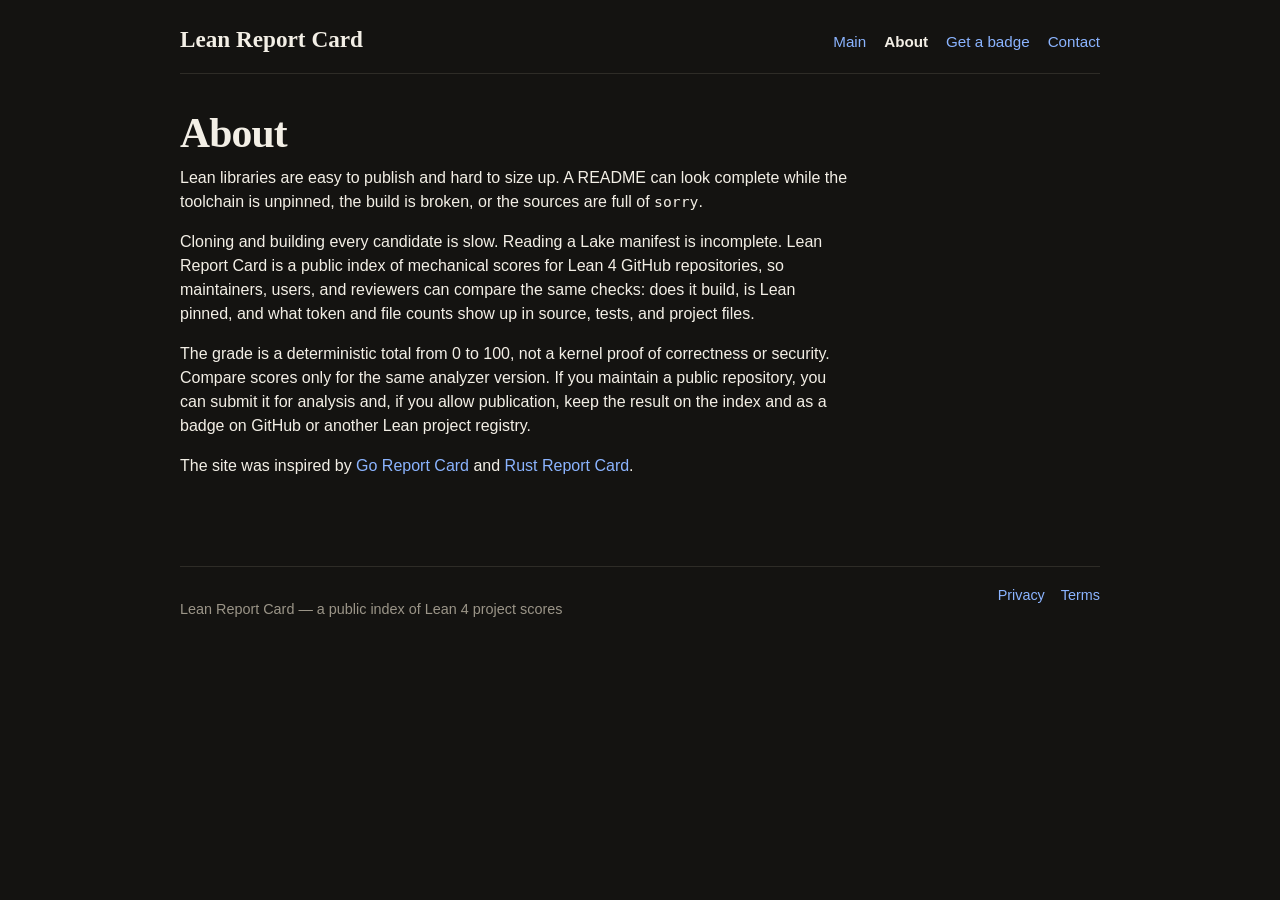
==== site/about.html @ b61277f4 "Let visitors reorder the published index by score, date added, or repository name. Co-authored-by: C" ====
<!doctype html>
<html lang="en">
<head>
  <meta charset="utf-8">
  <meta name="viewport" content="width=device-width, initial-scale=1">
  <title>About · Lean Report Card</title>
  <link rel="stylesheet" href="css/site.css">
  <script>
    !function(t,e){var o,n,p,r;e.__SV||(window.posthog=e,e._i=[],e.init=function(i,s,a){function g(t,e){var o=e.split(".");2==o.length&&(t=t[o[0]],e=o[1]),t[e]=function(){t.push([e].concat(Array.prototype.slice.call(arguments,0)))}}(p=t.createElement("script")).type="text/javascript",p.crossOrigin="anonymous",p.async=!0,p.src=s.api_host.replace(".i.posthog.com","-assets.i.posthog.com")+"/static/array.js",(r=t.getElementsByTagName("script")[0]).parentNode.insertBefore(p,r);var u=e;for(void 0!==a?u=e[a]=[]:a="posthog",u.people=u.people||[],u.toString=function(t){var e="posthog";return"posthog"!==a&&(e+="."+a),t||(e+=" (stub)"),e},u.people.toString=function(){return u.toString(1)+".people (stub)"},o="init capture register register_once register_for_session unregister unregister_for_session getFeatureFlag getFeatureFlagPayload isFeatureEnabled reloadFeatureFlags updateEarlyAccessFeatureEnrollment getEarlyAccessFeatures on onFeatureFlags onSessionId getSurveys getActiveMatchingSurveys renderSurvey canRenderSurvey getNextSurveyStep identify setPersonProperties group resetGroups setPersonPropertiesForFlags resetPersonPropertiesForFlags setGroupPropertiesForFlags resetGroupPropertiesForFlags reset get_distinct_id getGroups get_session_id get_session_replay_url alias set_config startSessionRecording stopSessionRecording sessionRecordingStarted captureException loadToolbar get_property getSessionProperty createPersonProfile opt_in_capturing opt_out_capturing has_opted_in_capturing has_opted_out_capturing debug".split(" "),n=0;n<o.length;n++)g(u,o[n]);e._i.push([i,s,a])},e.__SV=1)}(document,window.posthog||[]);
    posthog.init("phc_s94Q4HVoFQHHZCXNvYYY84f9FKuDjGFKgwpBCWjwGr2K", {
      api_host: "https://eu.i.posthog.com", ui_host: "https://eu.posthog.com", defaults: "2026-05-24", cookieless_mode: "always",
      person_profiles: "identified_only", autocapture: false, capture_pageview: true, capture_pageleave: false,
      capture_exceptions: true, disable_session_recording: true, disable_surveys: true, enable_heatmaps: false,
      advanced_disable_feature_flags: true, respect_dnt: true, ip: false
    });
  </script>
</head>
<body>
  <header class="site-header">
    <a class="brand" href="./">Lean Report Card</a>
    <nav class="site-nav" aria-label="Main">
      <a href="./">Main</a>
      <a href="about.html" aria-current="page">About</a>
      <button class="text-button" type="button" id="badge-open" aria-expanded="false" aria-controls="badge-panel">Get a badge</button>
      <button class="text-button" type="button" id="contact-open" aria-expanded="false" aria-controls="contact-panel">Contact</button>
    </nav>
  </header>

  <div class="modal-backdrop" id="modal-backdrop" hidden></div>
  <aside class="contact-panel" id="contact-panel" hidden role="dialog" aria-labelledby="contact-title">
    <div class="panel-head">
      <h2 id="contact-title">Want to reach out?</h2>
      <button class="icon-close" type="button" id="contact-close" aria-label="Close contact form">×</button>
    </div>
    <form id="contact-form">
      <label>Message
        <textarea name="message" required rows="6" maxlength="4000" placeholder="What should we know?"></textarea>
      </label>
      <label>Contact email
        <input name="email" type="email" required autocomplete="email" placeholder="you@example.com">
      </label>
      <button type="submit">Send</button>
    </form>
    <p class="queued-note" id="contact-queued" hidden>Thanks — we received your message.</p>
  </aside>
  <aside class="badge-panel" id="badge-panel" hidden role="dialog" aria-labelledby="badge-title">
    <div class="panel-head">
      <h2 id="badge-title">Get a badge</h2>
      <button class="icon-close" type="button" id="badge-close" aria-label="Close badge instructions">×</button>
    </div>
    <p>Show the latest published grade next to your project. Use the markdown on GitHub, or on any Lean project registry that renders images. The host fetches the SVG; the badge links to the report on this site.</p>
    <ol>
      <li>Submit the repository on <a href="./">Main</a> and allow publication.</li>
      <li>Paste this into a README, a registry listing, or any other page that supports image badges, with your GitHub owner and repository name:</li>
    </ol>
    <label>GitHub repository
      <input id="badge-repository" type="text" placeholder="owner/repository" autocomplete="off">
    </label>
    <div class="badge-snippet-row">
      <label for="badge-snippet">Markdown</label>
      <textarea id="badge-snippet" readonly rows="3"></textarea>
    </div>
    <div class="badge-actions">
      <button type="button" id="badge-copy">Copy markdown</button>
    </div>
    <p class="badge-localhost" id="badge-localhost" hidden>Hosts such as GitHub cannot load images from localhost. After the site is deployed, use that public origin in the snippet.</p>
  </aside>

  <main class="page-shell legal">
    <h1>About</h1>
    <p class="lede">Lean libraries are easy to publish and hard to size up. A README can look complete while the toolchain is unpinned, the build is broken, or the sources are full of <code>sorry</code>.</p>
    <p>Cloning and building every candidate is slow. Reading a Lake manifest is incomplete. Lean Report Card is a public index of mechanical scores for Lean 4 GitHub repositories, so maintainers, users, and reviewers can compare the same checks: does it build, is Lean pinned, and what token and file counts show up in source, tests, and project files.</p>
    <p>The grade is a deterministic total from 0 to 100, not a kernel proof of correctness or security. Compare scores only for the same analyzer version. If you maintain a public repository, you can submit it for analysis and, if you allow publication, keep the result on the index and as a badge on GitHub or another Lean project registry.</p>
    <p>The site was inspired by <a href="https://github.com/gojp/goreportcard">Go Report Card</a> and <a href="https://github.com/xuri/rust-reportcard">Rust Report Card</a>.</p>
  </main>

  <footer class="site-footer">
    <p>Lean Report Card — a public index of Lean 4 project scores</p>
    <p class="footer-links">
      <a href="privacy.html">Privacy</a>
      <a href="terms.html">Terms</a>
    </p>
  </footer>
  <script src="js/site.js"></script>
</body>
</html>
---- site/css/site.css ----
:root {
  color-scheme: dark;
  --bg: #141311;
  --paper: #1c1b18;
  --ink: #f3efe6;
  --muted: #9b9588;
  --line: #2e2c27;
  --accent: #8bb4ff;
  --accent-hover: #c5d8ff;
  --good: #8fce9b;
  --warn: #d7b56a;
  --bad: #e08b84;
  --radius: 6px;
  --serif: "Iowan Old Style", Palatino, "Palatino Linotype", "Times New Roman", serif;
  --sans: "Helvetica Neue", Helvetica, Arial, sans-serif;
}

* { box-sizing: border-box; }
[hidden] { display: none !important; }
html, body { margin: 0; min-height: 100%; }
body {
  color: var(--ink);
  background: var(--bg);
  font-family: var(--sans);
  font-size: 16px;
  line-height: 1.5;
}
a { color: var(--accent); text-decoration: none; }
a:hover { color: var(--accent-hover); text-decoration: underline; }
code { font-family: ui-monospace, SFMono-Regular, Menlo, Consolas, monospace; font-size: .92em; }

.skip-link {
  position: absolute;
  left: -999px;
  top: 0;
}
.skip-link:focus { left: 12px; background: var(--paper); padding: 8px 12px; z-index: 40; }

.site-header, .site-footer, .page-shell {
  width: min(920px, calc(100% - 40px));
  margin-inline: auto;
}
.site-header {
  display: flex;
  justify-content: space-between;
  align-items: baseline;
  gap: 16px 24px;
  flex-wrap: wrap;
  padding: 22px 0 16px;
  border-bottom: 1px solid var(--line);
}
.brand {
  color: var(--ink);
  font-family: var(--serif);
  font-size: 1.45rem;
  font-weight: 700;
  text-decoration: none;
}
.brand:hover { color: var(--ink); text-decoration: none; }
.site-nav { display: flex; gap: 12px 18px; align-items: baseline; flex-wrap: wrap; font-size: .95rem; }
.site-nav a[aria-current="page"] { color: var(--ink); font-weight: 650; }
.text-button {
  background: none;
  border: 0;
  padding: 0;
  color: var(--accent);
  font: inherit;
  cursor: pointer;
}
.text-button:hover { color: var(--accent-hover); text-decoration: underline; }

.intro { padding: 36px 0 22px; }
h1 {
  font-family: var(--serif);
  font-size: clamp(1.8rem, 4vw, 2.6rem);
  font-weight: 700;
  letter-spacing: -.02em;
  line-height: 1.15;
  margin: 0 0 12px;
}
.lede { color: var(--ink); max-width: 46rem; margin: 0 0 16px; }
.counts { color: var(--muted); margin: 0; }
.counts strong { color: var(--ink); font-weight: 650; }

.registry { border-top: 1px solid var(--line); }
.list-toolbar {
  display: flex;
  align-items: center;
  justify-content: flex-end;
  gap: 10px;
  padding: 14px 0 4px;
}
.list-toolbar label {
  display: inline;
  color: var(--muted);
  font-size: .88rem;
}
.list-toolbar select {
  width: auto;
  min-width: 12rem;
}
.repo-list { list-style: none; margin: 0; padding: 0; }
.repo-row {
  display: grid;
  grid-template-columns: 2.2rem 3.2rem minmax(12rem, 1.4fr) minmax(12rem, 1.6fr) 7.2rem;
  gap: 12px;
  align-items: baseline;
  padding: 9px 0;
  border-bottom: 1px solid var(--line);
  color: inherit;
  text-decoration: none;
}
.repo-row:hover { color: inherit; text-decoration: none; background: rgba(255,255,255,.03); }
.repo-grade { font-weight: 750; font-variant-numeric: tabular-nums; }
.repo-score { color: var(--muted); font-variant-numeric: tabular-nums; }
.repo-slug { font-weight: 600; overflow-wrap: anywhere; }
.repo-summary { color: var(--muted); overflow: hidden; text-overflow: ellipsis; white-space: nowrap; }
.repo-date { color: var(--muted); font-variant-numeric: tabular-nums; text-align: right; }
.grade-a { color: var(--good); }
.grade-b { color: var(--accent); }
.grade-c { color: var(--warn); }
.grade-d, .grade-f { color: var(--bad); }

.pagination {
  display: flex;
  flex-wrap: wrap;
  gap: 8px;
  align-items: center;
  padding: 16px 0 8px;
  color: var(--muted);
  font-size: .92rem;
}
.pagination a, .pagination span {
  min-width: 1.8rem;
  text-align: center;
}
.pagination .current { color: var(--ink); font-weight: 700; }

.submit-strip {
  margin: 16px 0 22px;
  padding: 16px 16px 14px;
  border: 1px solid var(--line);
  border-radius: var(--radius);
  background: var(--paper);
}
.submit-strip h2 {
  font-family: var(--sans);
  font-size: .92rem;
  font-weight: 650;
  margin: 0 0 10px;
}
#score-form { display: grid; gap: 10px; }
.submit-row {
  display: grid;
  grid-template-columns: minmax(0, 1.5fr) minmax(12rem, 1fr) auto;
  gap: 8px;
}
.checkbox-label {
  display: flex;
  align-items: center;
  gap: 8px;
  font-size: .88rem;
  font-weight: 500;
  color: var(--muted);
}
.checkbox-label input { width: auto; accent-color: var(--accent); }
#contact-form { display: grid; gap: 12px; }
label { display: grid; gap: 6px; font-size: .88rem; }
.sr-only {
  position: absolute;
  width: 1px;
  height: 1px;
  padding: 0;
  margin: -1px;
  overflow: hidden;
  clip: rect(0,0,0,0);
  border: 0;
}
input, textarea, select {
  width: 100%;
  border: 1px solid #4a463d;
  border-radius: 4px;
  background: #121110;
  color: var(--ink);
  font: inherit;
  padding: 8px 10px;
}
input:focus, textarea:focus, select:focus { outline: 2px solid rgba(139, 180, 255, .45); border-color: var(--accent); }
button[type="submit"] {
  border: 0;
  border-radius: 4px;
  padding: 8px 14px;
  font: inherit;
  font-weight: 650;
  background: var(--accent);
  color: #121110;
  cursor: pointer;
  white-space: nowrap;
}
button[type="submit"]:hover { background: var(--accent-hover); }
.queued-note { margin: 10px 0 0; font-weight: 650; }
.submit-error {
  margin: 10px 0 0;
  color: var(--bad);
  font-size: .92rem;
  font-weight: 650;
}
.rescan-confirm {
  margin-top: 12px;
  padding-top: 10px;
  border-top: 1px solid var(--line);
  color: var(--muted);
  font-size: .92rem;
}
.rescan-actions { display: flex; gap: 12px; align-items: center; margin-top: 8px; }
.rescan-actions button {
  background: none;
  border: 1px solid var(--line);
  color: var(--ink);
  border-radius: 4px;
  padding: 6px 10px;
  font: inherit;
  cursor: pointer;
}

.modal-backdrop {
  position: fixed;
  inset: 0;
  background: rgba(0, 0, 0, .45);
  z-index: 21;
}
.contact-panel, .badge-panel {
  position: fixed;
  z-index: 22;
  background: var(--paper);
  border: 1px solid var(--line);
  border-radius: var(--radius);
  padding: 18px;
}
.contact-panel {
  top: 52px;
  right: 16px;
  width: min(380px, calc(100% - 32px));
}
.badge-panel {
  top: 50%;
  left: 50%;
  transform: translate(-50%, -50%);
  width: min(520px, calc(100% - 32px));
  max-height: calc(100vh - 48px);
  overflow: auto;
}
.panel-head { display: flex; justify-content: space-between; align-items: start; gap: 12px; margin-bottom: 12px; }
.contact-panel h2, .badge-panel h2 { font-family: var(--serif); font-size: 1.2rem; margin: 0; }
.badge-panel p { margin: 0 0 12px; }
.badge-panel ol { margin: 0 0 14px; padding-left: 1.2rem; }
.badge-panel li { margin: 0 0 8px; }
.badge-snippet-row { display: grid; gap: 8px; }
.badge-snippet-row textarea {
  min-height: 4.8rem;
  resize: vertical;
  font-family: ui-monospace, SFMono-Regular, Menlo, Consolas, monospace;
  font-size: .82rem;
  line-height: 1.45;
}
.badge-actions { display: flex; gap: 10px; align-items: center; }
.badge-actions button {
  border: 0;
  border-radius: 4px;
  padding: 8px 14px;
  font: inherit;
  font-weight: 650;
  background: var(--accent);
  color: #121110;
  cursor: pointer;
}
.badge-actions button:hover { background: var(--accent-hover); }
.badge-localhost { color: var(--warn); font-size: .88rem; margin: 10px 0 0; }
.icon-close { background: none; border: 0; color: var(--ink); font-size: 1.5rem; line-height: 1; cursor: pointer; }

.result-section { margin: 20px 0; padding-top: 8px; border-top: 1px solid var(--line); }
.back-link { display: inline-block; margin-bottom: 16px; }
.report-hero { display: grid; grid-template-columns: minmax(0, 1fr) auto; gap: 24px; align-items: center; margin-bottom: 18px; }
.report-hero h2 { font-family: var(--serif); font-size: 1.8rem; margin: 6px 0; }
.eyebrow { color: var(--muted); font-size: .78rem; letter-spacing: .08em; text-transform: uppercase; margin: 0; }
.grade-card { display: grid; place-items: center; min-width: 120px; min-height: 120px; border: 1px solid var(--line); border-radius: var(--radius); }
.grade { font-family: var(--serif); font-size: 3.4rem; line-height: .85; }
.score { color: var(--muted); font-weight: 650; }
.meta-grid { display: grid; grid-template-columns: repeat(3, 1fr); gap: 1px; background: var(--line); border: 1px solid var(--line); margin-bottom: 18px; }
.meta-grid div { background: var(--paper); padding: 12px 14px; }
.meta-grid span { color: var(--muted); font-size: .75rem; text-transform: uppercase; letter-spacing: .06em; display: block; }
.check-grid { display: grid; gap: 10px; }
.check-card { border: 1px solid var(--line); padding: 14px; background: var(--paper); }
.check-card p { color: var(--muted); }
.check-topline { display: flex; justify-content: space-between; }
.status { font-size: .75rem; font-weight: 750; text-transform: uppercase; letter-spacing: .04em; }
.status-passed, .status-succeeded { color: var(--good); }
.status-warning { color: var(--warn); }
.status-failed { color: var(--bad); }
.status-unavailable, .status-skipped { color: var(--muted); }
.caveat { color: var(--muted); font-size: .9rem; }
.alert { border: 1px solid var(--line); padding: 10px 12px; margin: 12px 0; }
.alert.error { border-color: var(--bad); color: var(--bad); }

.site-footer {
  display: flex;
  justify-content: space-between;
  gap: 16px;
  flex-wrap: wrap;
  color: var(--muted);
  border-top: 1px solid var(--line);
  margin-top: 48px;
  padding: 18px 0 40px;
  font-size: .9rem;
}
.footer-links { display: flex; gap: 16px; margin: 0; }

.legal { padding: 36px 0 24px; }
.legal h1 { margin-bottom: 8px; }
.legal h2 { font-family: var(--serif); font-size: 1.15rem; margin: 28px 0 8px; }
.legal p, .legal li { color: var(--ink); max-width: 42rem; }
.updated { color: var(--muted); font-size: .9rem; }

@media (max-width: 800px) {
  .repo-row {
    grid-template-columns: 2rem 2.6rem minmax(0, 1fr) auto;
  }
  .repo-summary { display: none; }
  #score-form { grid-template-columns: 1fr; }
  .submit-row { grid-template-columns: 1fr; }
  .report-hero, .meta-grid { grid-template-columns: 1fr; }
  .site-footer { flex-direction: column; }
}
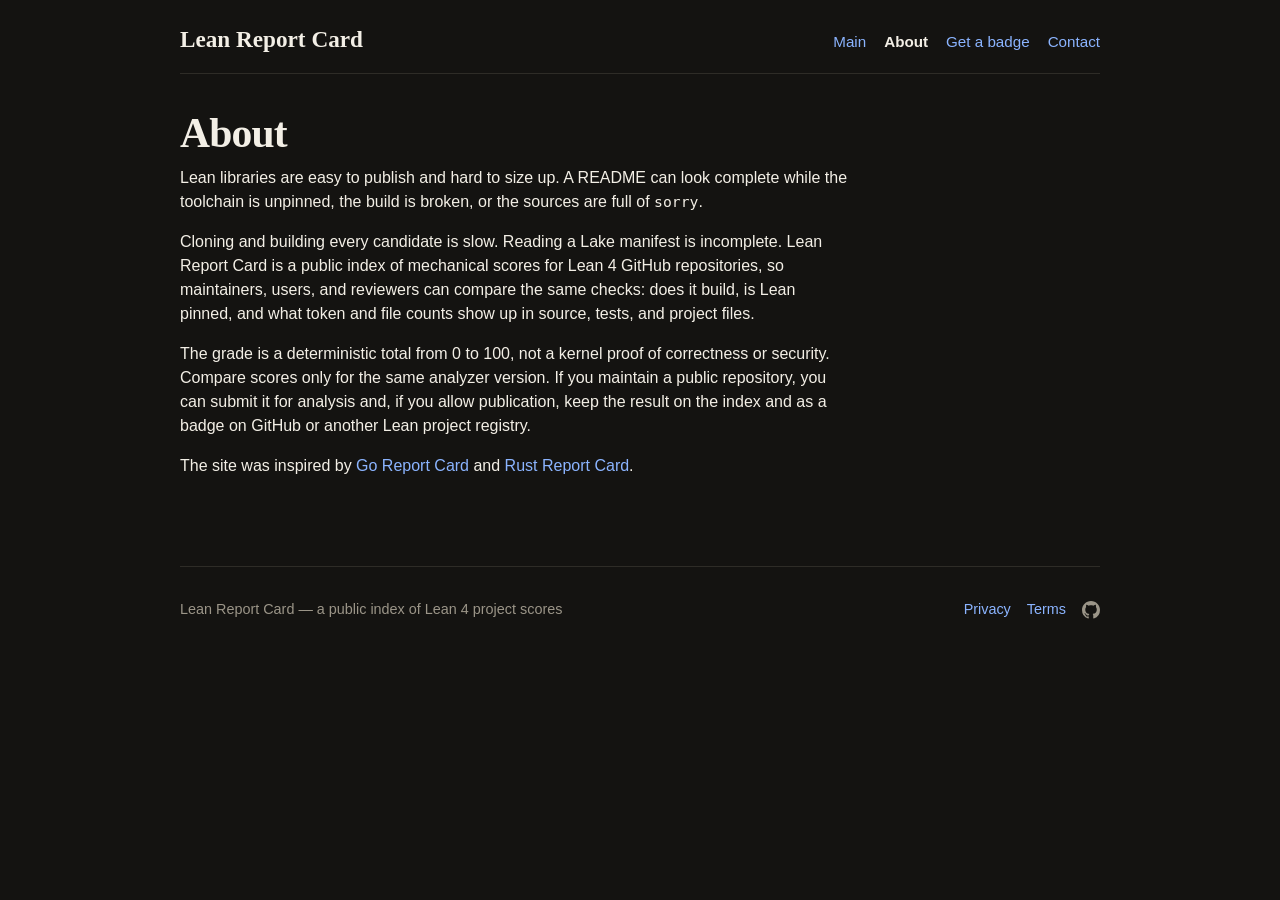
==== commit 449f006d: "Drop the async analysis service; keep local scoring The repository carried a full single-machine ser" ====
--- a/site/about.html
+++ b/site/about.html
@@ -5,22 +5,13 @@
   <meta name="viewport" content="width=device-width, initial-scale=1">
   <title>About · Lean Report Card</title>
   <link rel="stylesheet" href="css/site.css">
-  <script>
-    !function(t,e){var o,n,p,r;e.__SV||(window.posthog=e,e._i=[],e.init=function(i,s,a){function g(t,e){var o=e.split(".");2==o.length&&(t=t[o[0]],e=o[1]),t[e]=function(){t.push([e].concat(Array.prototype.slice.call(arguments,0)))}}(p=t.createElement("script")).type="text/javascript",p.crossOrigin="anonymous",p.async=!0,p.src=s.api_host.replace(".i.posthog.com","-assets.i.posthog.com")+"/static/array.js",(r=t.getElementsByTagName("script")[0]).parentNode.insertBefore(p,r);var u=e;for(void 0!==a?u=e[a]=[]:a="posthog",u.people=u.people||[],u.toString=function(t){var e="posthog";return"posthog"!==a&&(e+="."+a),t||(e+=" (stub)"),e},u.people.toString=function(){return u.toString(1)+".people (stub)"},o="init capture register register_once register_for_session unregister unregister_for_session getFeatureFlag getFeatureFlagPayload isFeatureEnabled reloadFeatureFlags updateEarlyAccessFeatureEnrollment getEarlyAccessFeatures on onFeatureFlags onSessionId getSurveys getActiveMatchingSurveys renderSurvey canRenderSurvey getNextSurveyStep identify setPersonProperties group resetGroups setPersonPropertiesForFlags resetPersonPropertiesForFlags setGroupPropertiesForFlags resetGroupPropertiesForFlags reset get_distinct_id getGroups get_session_id get_session_replay_url alias set_config startSessionRecording stopSessionRecording sessionRecordingStarted captureException loadToolbar get_property getSessionProperty createPersonProfile opt_in_capturing opt_out_capturing has_opted_in_capturing has_opted_out_capturing debug".split(" "),n=0;n<o.length;n++)g(u,o[n]);e._i.push([i,s,a])},e.__SV=1)}(document,window.posthog||[]);
-    posthog.init("phc_s94Q4HVoFQHHZCXNvYYY84f9FKuDjGFKgwpBCWjwGr2K", {
-      api_host: "https://eu.i.posthog.com", ui_host: "https://eu.posthog.com", defaults: "2026-05-24", cookieless_mode: "always",
-      person_profiles: "identified_only", autocapture: false, capture_pageview: true, capture_pageleave: false,
-      capture_exceptions: true, disable_session_recording: true, disable_surveys: true, enable_heatmaps: false,
-      advanced_disable_feature_flags: true, respect_dnt: true, ip: false
-    });
-  </script>
 </head>
 <body>
   <header class="site-header">
     <a class="brand" href="./">Lean Report Card</a>
     <nav class="site-nav" aria-label="Main">
       <a href="./">Main</a>
-      <a href="about.html" aria-current="page">About</a>
+      <a href="/about" aria-current="page">About</a>
       <button class="text-button" type="button" id="badge-open" aria-expanded="false" aria-controls="badge-panel">Get a badge</button>
       <button class="text-button" type="button" id="contact-open" aria-expanded="false" aria-controls="contact-panel">Contact</button>
     </nav>
@@ -41,6 +32,7 @@
       </label>
       <button type="submit">Send</button>
     </form>
+    <p id="contact-error" class="submit-error" role="alert" hidden></p>
     <p class="queued-note" id="contact-queued" hidden>Thanks — we received your message.</p>
   </aside>
   <aside class="badge-panel" id="badge-panel" hidden role="dialog" aria-labelledby="badge-title">
@@ -77,8 +69,11 @@
   <footer class="site-footer">
     <p>Lean Report Card — a public index of Lean 4 project scores</p>
     <p class="footer-links">
-      <a href="privacy.html">Privacy</a>
-      <a href="terms.html">Terms</a>
+      <a href="/privacy">Privacy</a>
+      <a href="/terms">Terms</a>
+      <a class="icon-link" href="https://github.com/vicsn/lean-report-card" aria-label="Source on GitHub" title="Source on GitHub">
+        <svg viewBox="0 0 16 16" width="18" height="18" aria-hidden="true" focusable="false"><path fill="currentColor" d="M8 0c4.42 0 8 3.58 8 8a8.013 8.013 0 0 1-5.45 7.59c-.4.08-.55-.17-.55-.38 0-.27.01-1.13.01-2.2 0-.75-.25-1.23-.54-1.48 1.78-.2 3.65-.88 3.65-3.95 0-.88-.31-1.59-.82-2.15.08-.2.36-1.02-.08-2.12 0 0-.66-.21-2.2.82-.64-.18-1.32-.27-2-.27-.68 0-1.36.09-2 .27-1.54-1.04-2.2-.82-2.2-.82-.44 1.1-.16 1.92-.08 2.12-.51.56-.82 1.28-.82 2.15 0 3.06 1.86 3.75 3.64 3.95-.23.2-.44.55-.51 1.07-.52.23-1.61.55-2.33-.66-.15-.24-.6-.83-1.23-.82-.67.01-.27.38.01.53.34.19.73.9.82 1.13.16.45.68 1.31 2.69.94 0 .67.01 1.3.01 1.49 0 .21-.15.45-.55.38A7.995 7.995 0 0 1 0 8c0-4.42 3.58-8 8-8Z"/></svg>
+      </a>
     </p>
   </footer>
   <script src="js/site.js"></script>
--- a/site/css/site.css
+++ b/site/css/site.css
@@ -313,7 +313,9 @@
   padding: 18px 0 40px;
   font-size: .9rem;
 }
-.footer-links { display: flex; gap: 16px; margin: 0; }
+.footer-links { display: flex; align-items: center; gap: 16px; margin: 0; }
+.footer-links .icon-link { display: inline-flex; color: inherit; }
+.footer-links .icon-link:hover { color: var(--ink); }
 
 .legal { padding: 36px 0 24px; }
 .legal h1 { margin-bottom: 8px; }
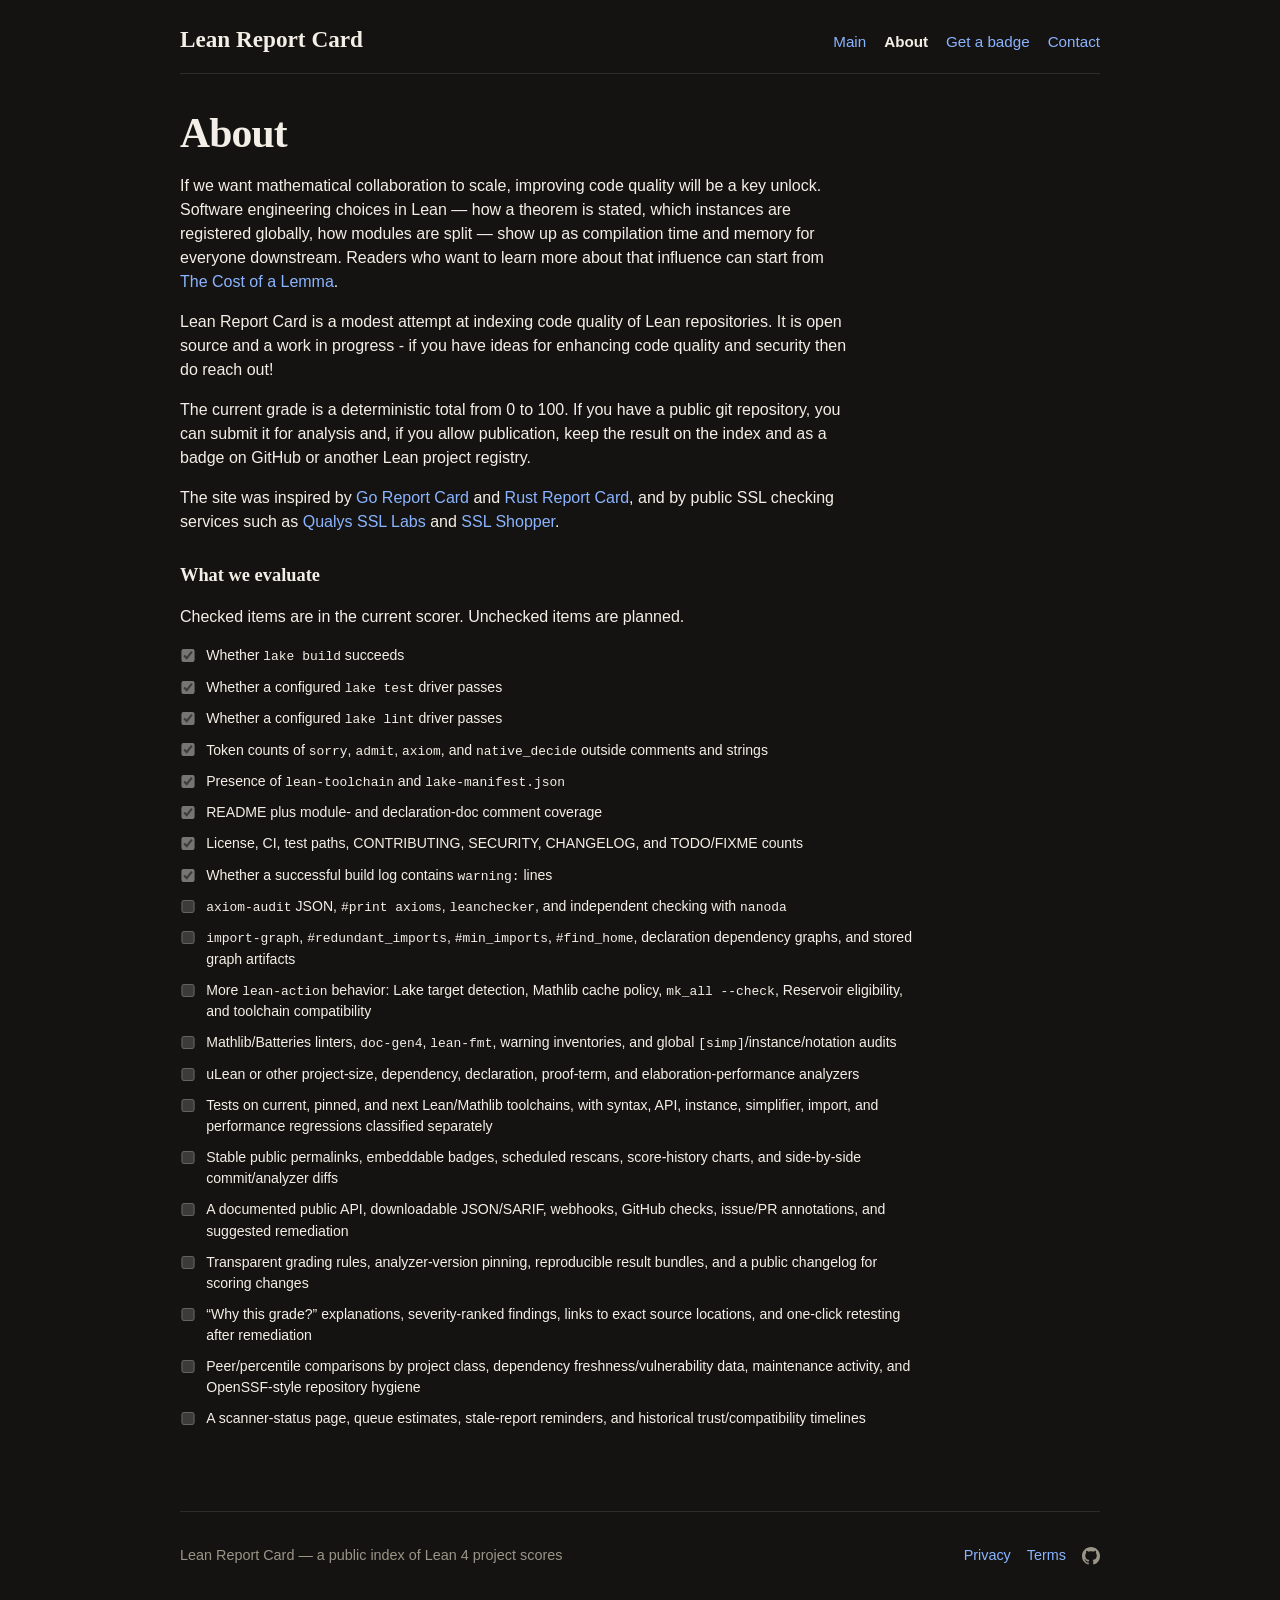
==== commit 27aac4af: "Expand About with a scoring roadmap and engineering-cost context. Point readers at The Cost of a Lem" ====
--- a/site/about.html
+++ b/site/about.html
@@ -60,10 +60,34 @@
 
   <main class="page-shell legal">
     <h1>About</h1>
-    <p class="lede">Lean libraries are easy to publish and hard to size up. A README can look complete while the toolchain is unpinned, the build is broken, or the sources are full of <code>sorry</code>.</p>
-    <p>Cloning and building every candidate is slow. Reading a Lake manifest is incomplete. Lean Report Card is a public index of mechanical scores for Lean 4 GitHub repositories, so maintainers, users, and reviewers can compare the same checks: does it build, is Lean pinned, and what token and file counts show up in source, tests, and project files.</p>
-    <p>The grade is a deterministic total from 0 to 100, not a kernel proof of correctness or security. Compare scores only for the same analyzer version. If you maintain a public repository, you can submit it for analysis and, if you allow publication, keep the result on the index and as a badge on GitHub or another Lean project registry.</p>
-    <p>The site was inspired by <a href="https://github.com/gojp/goreportcard">Go Report Card</a> and <a href="https://github.com/xuri/rust-reportcard">Rust Report Card</a>.</p>
+    <p>If we want mathematical collaboration to scale, improving code quality will be a key unlock. Software engineering choices in Lean — how a theorem is stated, which instances are registered globally, how modules are split — show up as compilation time and memory for everyone downstream. Readers who want to learn more about that influence can start from <a href="https://victorsintnicolaas.substack.com/p/the-cost-of-a-lemma">The Cost of a Lemma</a>.</p>
+    <p>Lean Report Card is a modest attempt at indexing code quality of Lean repositories. It is open source and a work in progress - if you have ideas for enhancing code quality and security then do reach out!</p>
+    <p>The current grade is a deterministic total from 0 to 100. If you have a public git repository, you can submit it for analysis and, if you allow publication, keep the result on the index and as a badge on GitHub or another Lean project registry.</p>
+    <p>The site was inspired by <a href="https://github.com/gojp/goreportcard">Go Report Card</a> and <a href="https://github.com/xuri/rust-reportcard">Rust Report Card</a>, and by public SSL checking services such as <a href="https://www.ssllabs.com/ssltest/">Qualys SSL Labs</a> and <a href="https://www.sslshopper.com/ssl-checker.html">SSL Shopper</a>.</p>
+    <h2>What we evaluate</h2>
+    <p>Checked items are in the current scorer. Unchecked items are planned.</p>
+    <ul class="eval-checklist">
+      <li><label><input type="checkbox" checked disabled><span>Whether <code>lake build</code> succeeds</span></label></li>
+      <li><label><input type="checkbox" checked disabled><span>Whether a configured <code>lake test</code> driver passes</span></label></li>
+      <li><label><input type="checkbox" checked disabled><span>Whether a configured <code>lake lint</code> driver passes</span></label></li>
+      <li><label><input type="checkbox" checked disabled><span>Token counts of <code>sorry</code>, <code>admit</code>, <code>axiom</code>, and <code>native_decide</code> outside comments and strings</span></label></li>
+      <li><label><input type="checkbox" checked disabled><span>Presence of <code>lean-toolchain</code> and <code>lake-manifest.json</code></span></label></li>
+      <li><label><input type="checkbox" checked disabled><span>README plus module- and declaration-doc comment coverage</span></label></li>
+      <li><label><input type="checkbox" checked disabled><span>License, CI, test paths, CONTRIBUTING, SECURITY, CHANGELOG, and TODO/FIXME counts</span></label></li>
+      <li><label><input type="checkbox" checked disabled><span>Whether a successful build log contains <code>warning:</code> lines</span></label></li>
+      <li><label><input type="checkbox" disabled><span><code>axiom-audit</code> JSON, <code>#print axioms</code>, <code>leanchecker</code>, and independent checking with <code>nanoda</code></span></label></li>
+      <li><label><input type="checkbox" disabled><span><code>import-graph</code>, <code>#redundant_imports</code>, <code>#min_imports</code>, <code>#find_home</code>, declaration dependency graphs, and stored graph artifacts</span></label></li>
+      <li><label><input type="checkbox" disabled><span>More <code>lean-action</code> behavior: Lake target detection, Mathlib cache policy, <code>mk_all --check</code>, Reservoir eligibility, and toolchain compatibility</span></label></li>
+      <li><label><input type="checkbox" disabled><span>Mathlib/Batteries linters, <code>doc-gen4</code>, <code>lean-fmt</code>, warning inventories, and global <code>[simp]</code>/instance/notation audits</span></label></li>
+      <li><label><input type="checkbox" disabled><span>uLean or other project-size, dependency, declaration, proof-term, and elaboration-performance analyzers</span></label></li>
+      <li><label><input type="checkbox" disabled><span>Tests on current, pinned, and next Lean/Mathlib toolchains, with syntax, API, instance, simplifier, import, and performance regressions classified separately</span></label></li>
+      <li><label><input type="checkbox" disabled><span>Stable public permalinks, embeddable badges, scheduled rescans, score-history charts, and side-by-side commit/analyzer diffs</span></label></li>
+      <li><label><input type="checkbox" disabled><span>A documented public API, downloadable JSON/SARIF, webhooks, GitHub checks, issue/PR annotations, and suggested remediation</span></label></li>
+      <li><label><input type="checkbox" disabled><span>Transparent grading rules, analyzer-version pinning, reproducible result bundles, and a public changelog for scoring changes</span></label></li>
+      <li><label><input type="checkbox" disabled><span>“Why this grade?” explanations, severity-ranked findings, links to exact source locations, and one-click retesting after remediation</span></label></li>
+      <li><label><input type="checkbox" disabled><span>Peer/percentile comparisons by project class, dependency freshness/vulnerability data, maintenance activity, and OpenSSF-style repository hygiene</span></label></li>
+      <li><label><input type="checkbox" disabled><span>A scanner-status page, queue estimates, stale-report reminders, and historical trust/compatibility timelines</span></label></li>
+    </ul>
   </main>
 
   <footer class="site-footer">
--- a/site/css/site.css
+++ b/site/css/site.css
@@ -321,6 +321,33 @@
 .legal h1 { margin-bottom: 8px; }
 .legal h2 { font-family: var(--serif); font-size: 1.15rem; margin: 28px 0 8px; }
 .legal p, .legal li { color: var(--ink); max-width: 42rem; }
+.eval-checklist {
+  list-style: none;
+  margin: 12px 0 0;
+  padding: 0;
+  max-width: 46rem;
+}
+.eval-checklist li {
+  margin: 0 0 10px;
+  max-width: none;
+}
+.eval-checklist label {
+  display: grid;
+  grid-template-columns: 1.15em minmax(0, 1fr);
+  column-gap: 10px;
+  align-items: start;
+}
+.eval-checklist input {
+  margin: .28em 0 0;
+  accent-color: var(--good);
+}
+.eval-checklist span {
+  min-width: 0;
+  overflow-wrap: break-word;
+}
+.eval-checklist code {
+  white-space: nowrap;
+}
 .updated { color: var(--muted); font-size: .9rem; }
 
 @media (max-width: 800px) {
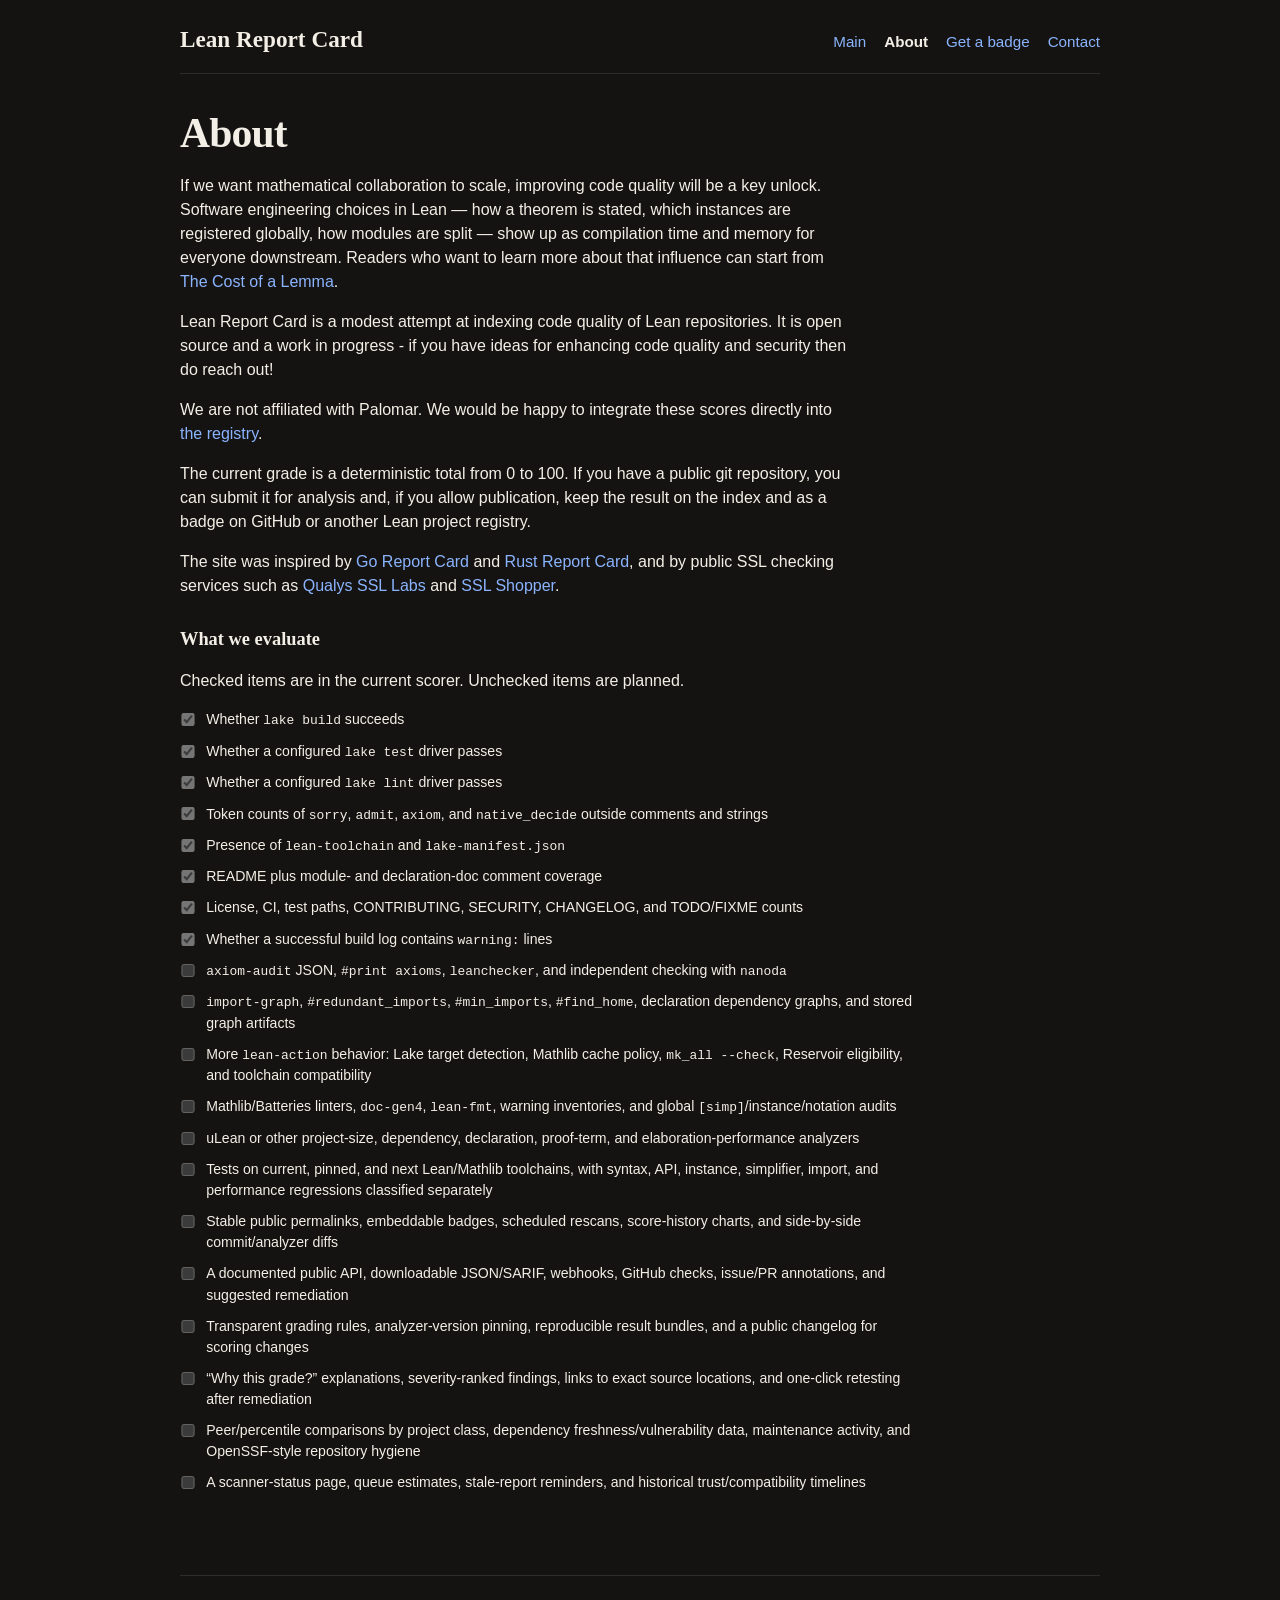
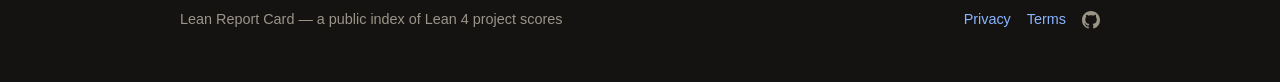
==== commit d81176fc: "Drop report caveats and the Summary cell. Enlarge check status labels and note that Lean Report Card" ====
--- a/site/about.html
+++ b/site/about.html
@@ -62,6 +62,7 @@
     <h1>About</h1>
     <p>If we want mathematical collaboration to scale, improving code quality will be a key unlock. Software engineering choices in Lean — how a theorem is stated, which instances are registered globally, how modules are split — show up as compilation time and memory for everyone downstream. Readers who want to learn more about that influence can start from <a href="https://victorsintnicolaas.substack.com/p/the-cost-of-a-lemma">The Cost of a Lemma</a>.</p>
     <p>Lean Report Card is a modest attempt at indexing code quality of Lean repositories. It is open source and a work in progress - if you have ideas for enhancing code quality and security then do reach out!</p>
+    <p>We are not affiliated with Palomar. We would be happy to integrate these scores directly into <a href="https://palomar-registry.org">the registry</a>.</p>
     <p>The current grade is a deterministic total from 0 to 100. If you have a public git repository, you can submit it for analysis and, if you allow publication, keep the result on the index and as a badge on GitHub or another Lean project registry.</p>
     <p>The site was inspired by <a href="https://github.com/gojp/goreportcard">Go Report Card</a> and <a href="https://github.com/xuri/rust-reportcard">Rust Report Card</a>, and by public SSL checking services such as <a href="https://www.ssllabs.com/ssltest/">Qualys SSL Labs</a> and <a href="https://www.sslshopper.com/ssl-checker.html">SSL Shopper</a>.</p>
     <h2>What we evaluate</h2>
--- a/site/css/site.css
+++ b/site/css/site.css
@@ -286,19 +286,18 @@
 .grade-card { display: grid; place-items: center; min-width: 120px; min-height: 120px; border: 1px solid var(--line); border-radius: var(--radius); }
 .grade { font-family: var(--serif); font-size: 3.4rem; line-height: .85; }
 .score { color: var(--muted); font-weight: 650; }
-.meta-grid { display: grid; grid-template-columns: repeat(3, 1fr); gap: 1px; background: var(--line); border: 1px solid var(--line); margin-bottom: 18px; }
+.meta-grid { display: grid; grid-template-columns: repeat(2, 1fr); gap: 1px; background: var(--line); border: 1px solid var(--line); margin-bottom: 18px; }
 .meta-grid div { background: var(--paper); padding: 12px 14px; }
 .meta-grid span { color: var(--muted); font-size: .75rem; text-transform: uppercase; letter-spacing: .06em; display: block; }
 .check-grid { display: grid; gap: 10px; }
 .check-card { border: 1px solid var(--line); padding: 14px; background: var(--paper); }
 .check-card p { color: var(--muted); }
 .check-topline { display: flex; justify-content: space-between; }
-.status { font-size: .75rem; font-weight: 750; text-transform: uppercase; letter-spacing: .04em; }
+.status { font-size: 1rem; font-weight: 750; text-transform: uppercase; letter-spacing: .04em; }
 .status-passed, .status-succeeded { color: var(--good); }
 .status-warning { color: var(--warn); }
 .status-failed { color: var(--bad); }
 .status-unavailable, .status-skipped { color: var(--muted); }
-.caveat { color: var(--muted); font-size: .9rem; }
 .alert { border: 1px solid var(--line); padding: 10px 12px; margin: 12px 0; }
 .alert.error { border-color: var(--bad); color: var(--bad); }
 
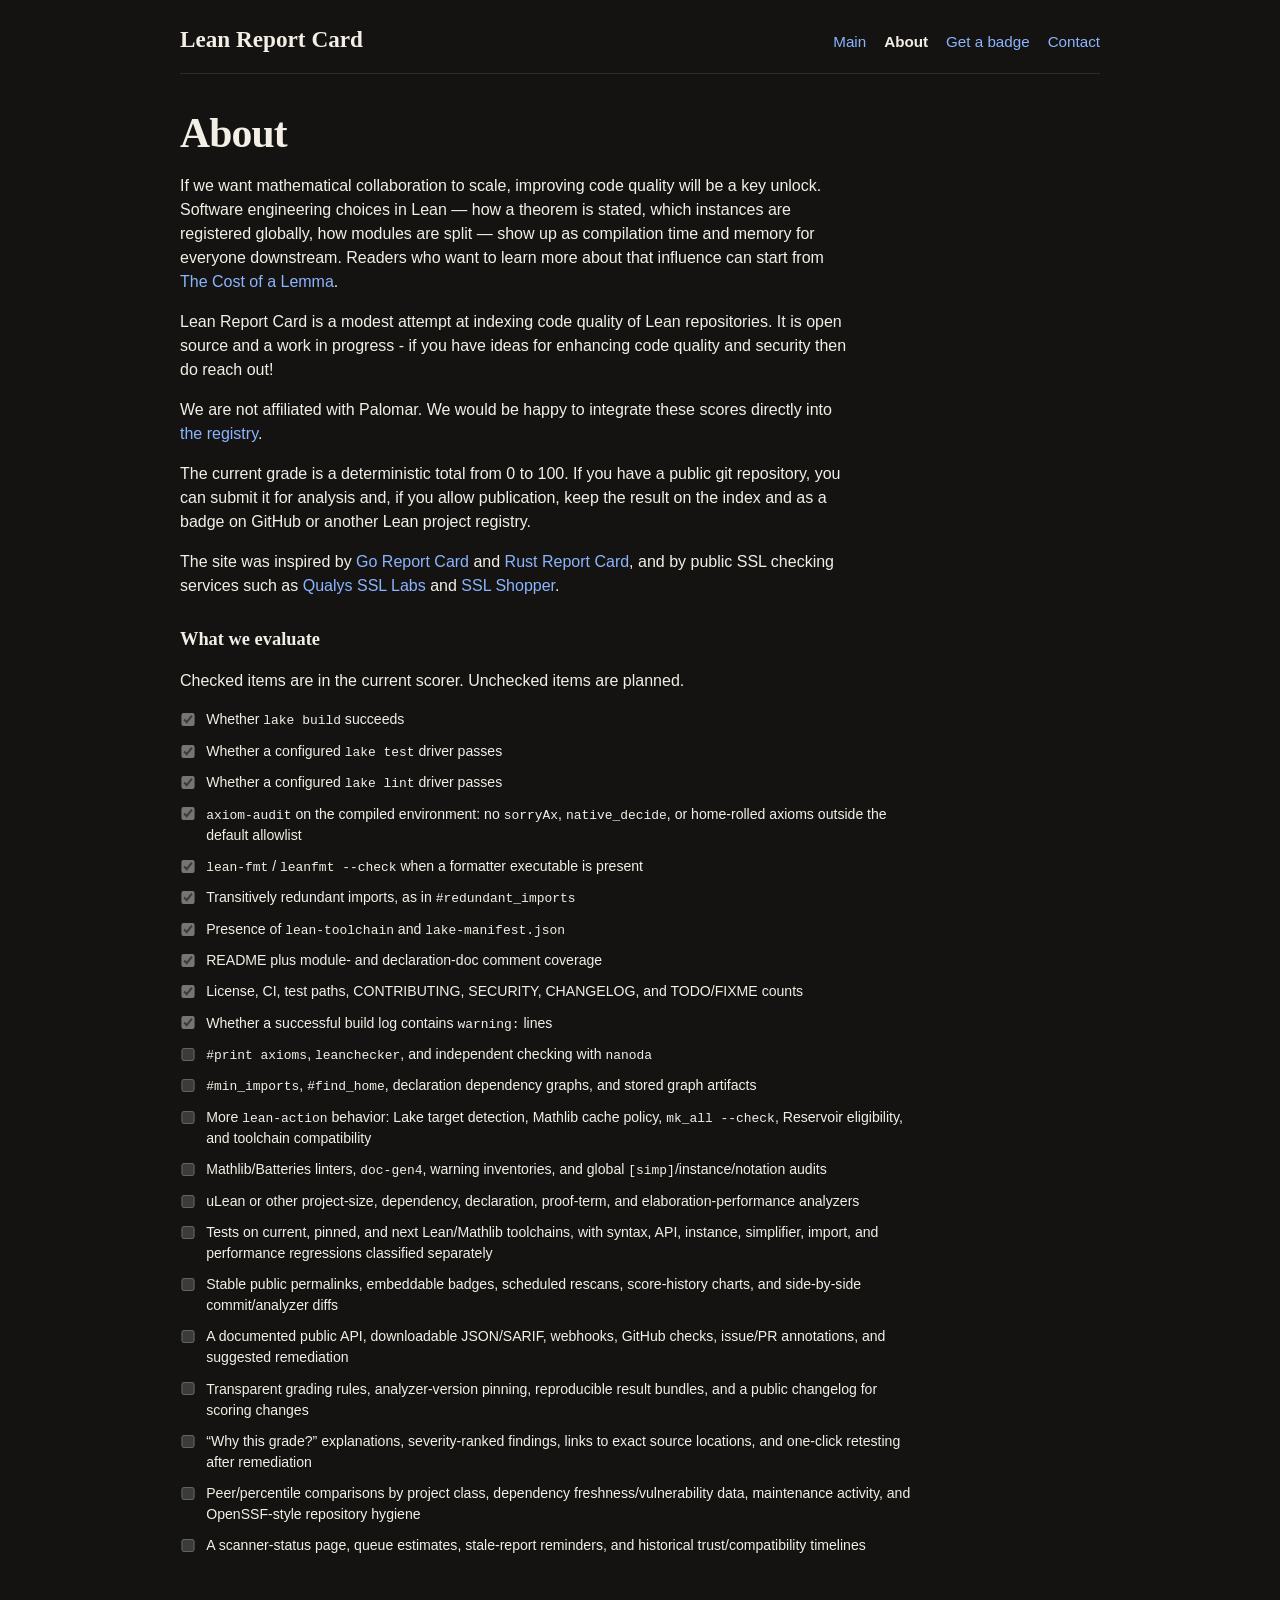
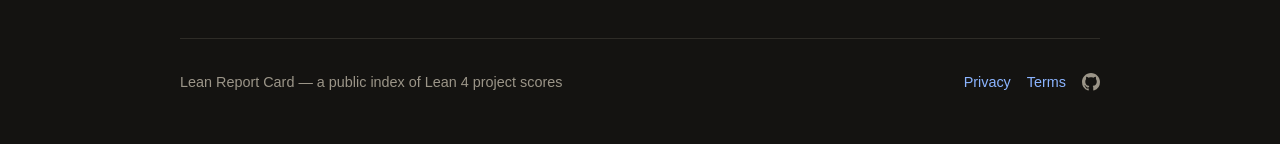
==== commit 056ce658: "Score listed reports with axiom-audit, lean-fmt, and redundant imports. Replace source-token trust c" ====
--- a/site/about.html
+++ b/site/about.html
@@ -71,15 +71,17 @@
       <li><label><input type="checkbox" checked disabled><span>Whether <code>lake build</code> succeeds</span></label></li>
       <li><label><input type="checkbox" checked disabled><span>Whether a configured <code>lake test</code> driver passes</span></label></li>
       <li><label><input type="checkbox" checked disabled><span>Whether a configured <code>lake lint</code> driver passes</span></label></li>
-      <li><label><input type="checkbox" checked disabled><span>Token counts of <code>sorry</code>, <code>admit</code>, <code>axiom</code>, and <code>native_decide</code> outside comments and strings</span></label></li>
+      <li><label><input type="checkbox" checked disabled><span><code>axiom-audit</code> on the compiled environment: no <code>sorryAx</code>, <code>native_decide</code>, or home-rolled axioms outside the default allowlist</span></label></li>
+      <li><label><input type="checkbox" checked disabled><span><code>lean-fmt</code> / <code>leanfmt --check</code> when a formatter executable is present</span></label></li>
+      <li><label><input type="checkbox" checked disabled><span>Transitively redundant imports, as in <code>#redundant_imports</code></span></label></li>
       <li><label><input type="checkbox" checked disabled><span>Presence of <code>lean-toolchain</code> and <code>lake-manifest.json</code></span></label></li>
       <li><label><input type="checkbox" checked disabled><span>README plus module- and declaration-doc comment coverage</span></label></li>
       <li><label><input type="checkbox" checked disabled><span>License, CI, test paths, CONTRIBUTING, SECURITY, CHANGELOG, and TODO/FIXME counts</span></label></li>
       <li><label><input type="checkbox" checked disabled><span>Whether a successful build log contains <code>warning:</code> lines</span></label></li>
-      <li><label><input type="checkbox" disabled><span><code>axiom-audit</code> JSON, <code>#print axioms</code>, <code>leanchecker</code>, and independent checking with <code>nanoda</code></span></label></li>
-      <li><label><input type="checkbox" disabled><span><code>import-graph</code>, <code>#redundant_imports</code>, <code>#min_imports</code>, <code>#find_home</code>, declaration dependency graphs, and stored graph artifacts</span></label></li>
+      <li><label><input type="checkbox" disabled><span><code>#print axioms</code>, <code>leanchecker</code>, and independent checking with <code>nanoda</code></span></label></li>
+      <li><label><input type="checkbox" disabled><span><code>#min_imports</code>, <code>#find_home</code>, declaration dependency graphs, and stored graph artifacts</span></label></li>
       <li><label><input type="checkbox" disabled><span>More <code>lean-action</code> behavior: Lake target detection, Mathlib cache policy, <code>mk_all --check</code>, Reservoir eligibility, and toolchain compatibility</span></label></li>
-      <li><label><input type="checkbox" disabled><span>Mathlib/Batteries linters, <code>doc-gen4</code>, <code>lean-fmt</code>, warning inventories, and global <code>[simp]</code>/instance/notation audits</span></label></li>
+      <li><label><input type="checkbox" disabled><span>Mathlib/Batteries linters, <code>doc-gen4</code>, warning inventories, and global <code>[simp]</code>/instance/notation audits</span></label></li>
       <li><label><input type="checkbox" disabled><span>uLean or other project-size, dependency, declaration, proof-term, and elaboration-performance analyzers</span></label></li>
       <li><label><input type="checkbox" disabled><span>Tests on current, pinned, and next Lean/Mathlib toolchains, with syntax, API, instance, simplifier, import, and performance regressions classified separately</span></label></li>
       <li><label><input type="checkbox" disabled><span>Stable public permalinks, embeddable badges, scheduled rescans, score-history charts, and side-by-side commit/analyzer diffs</span></label></li>
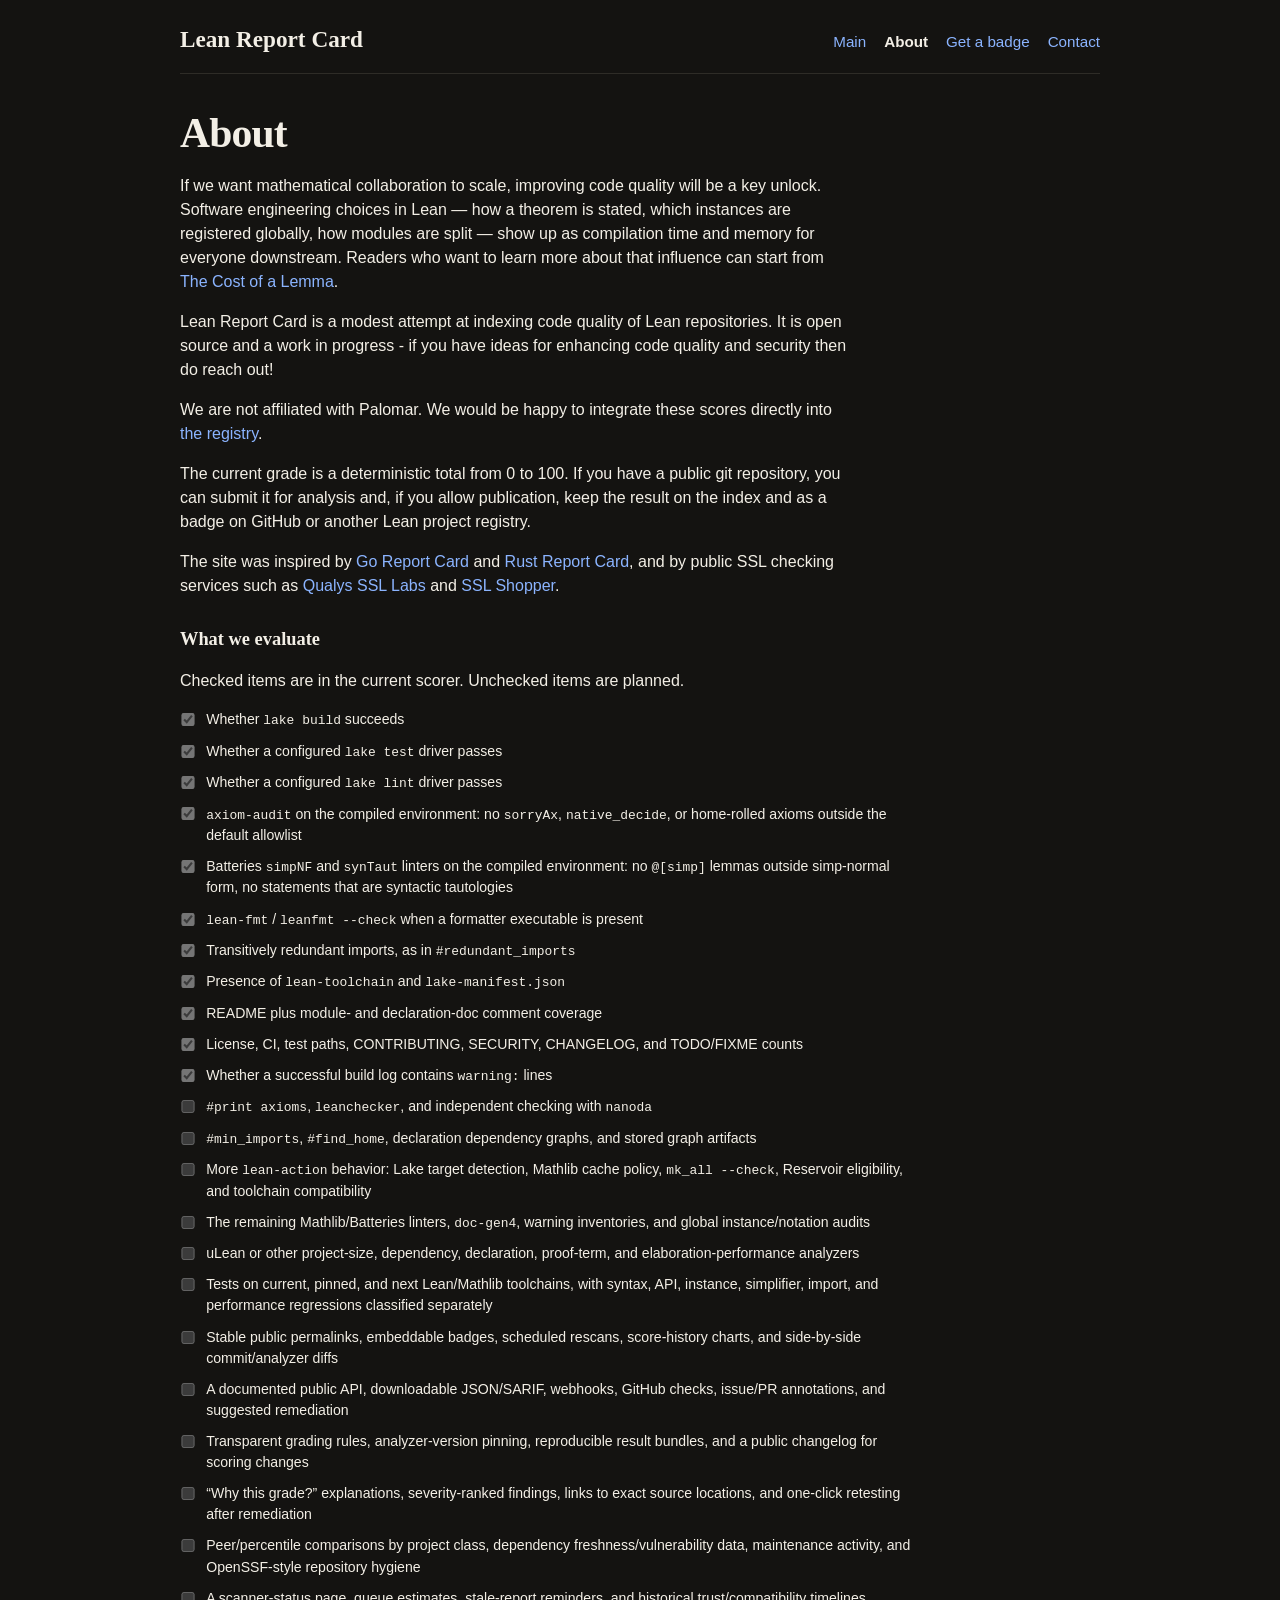
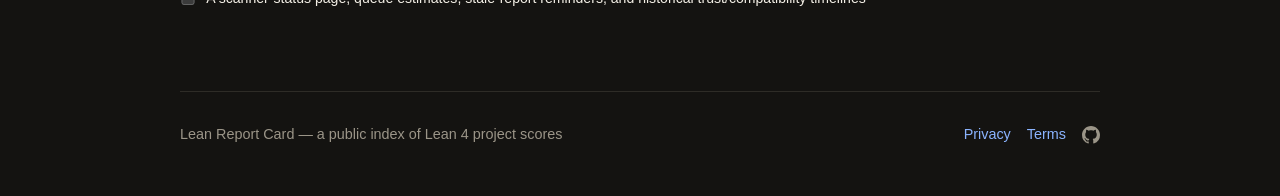
==== commit f32ac543: "Score Batteries simpNF and synTaut as a small category. After a successful build, run the Batteries " ====
--- a/site/about.html
+++ b/site/about.html
@@ -72,6 +72,7 @@
       <li><label><input type="checkbox" checked disabled><span>Whether a configured <code>lake test</code> driver passes</span></label></li>
       <li><label><input type="checkbox" checked disabled><span>Whether a configured <code>lake lint</code> driver passes</span></label></li>
       <li><label><input type="checkbox" checked disabled><span><code>axiom-audit</code> on the compiled environment: no <code>sorryAx</code>, <code>native_decide</code>, or home-rolled axioms outside the default allowlist</span></label></li>
+      <li><label><input type="checkbox" checked disabled><span>Batteries <code>simpNF</code> and <code>synTaut</code> linters on the compiled environment: no <code>@[simp]</code> lemmas outside simp-normal form, no statements that are syntactic tautologies</span></label></li>
       <li><label><input type="checkbox" checked disabled><span><code>lean-fmt</code> / <code>leanfmt --check</code> when a formatter executable is present</span></label></li>
       <li><label><input type="checkbox" checked disabled><span>Transitively redundant imports, as in <code>#redundant_imports</code></span></label></li>
       <li><label><input type="checkbox" checked disabled><span>Presence of <code>lean-toolchain</code> and <code>lake-manifest.json</code></span></label></li>
@@ -81,7 +82,7 @@
       <li><label><input type="checkbox" disabled><span><code>#print axioms</code>, <code>leanchecker</code>, and independent checking with <code>nanoda</code></span></label></li>
       <li><label><input type="checkbox" disabled><span><code>#min_imports</code>, <code>#find_home</code>, declaration dependency graphs, and stored graph artifacts</span></label></li>
       <li><label><input type="checkbox" disabled><span>More <code>lean-action</code> behavior: Lake target detection, Mathlib cache policy, <code>mk_all --check</code>, Reservoir eligibility, and toolchain compatibility</span></label></li>
-      <li><label><input type="checkbox" disabled><span>Mathlib/Batteries linters, <code>doc-gen4</code>, warning inventories, and global <code>[simp]</code>/instance/notation audits</span></label></li>
+      <li><label><input type="checkbox" disabled><span>The remaining Mathlib/Batteries linters, <code>doc-gen4</code>, warning inventories, and global instance/notation audits</span></label></li>
       <li><label><input type="checkbox" disabled><span>uLean or other project-size, dependency, declaration, proof-term, and elaboration-performance analyzers</span></label></li>
       <li><label><input type="checkbox" disabled><span>Tests on current, pinned, and next Lean/Mathlib toolchains, with syntax, API, instance, simplifier, import, and performance regressions classified separately</span></label></li>
       <li><label><input type="checkbox" disabled><span>Stable public permalinks, embeddable badges, scheduled rescans, score-history charts, and side-by-side commit/analyzer diffs</span></label></li>
